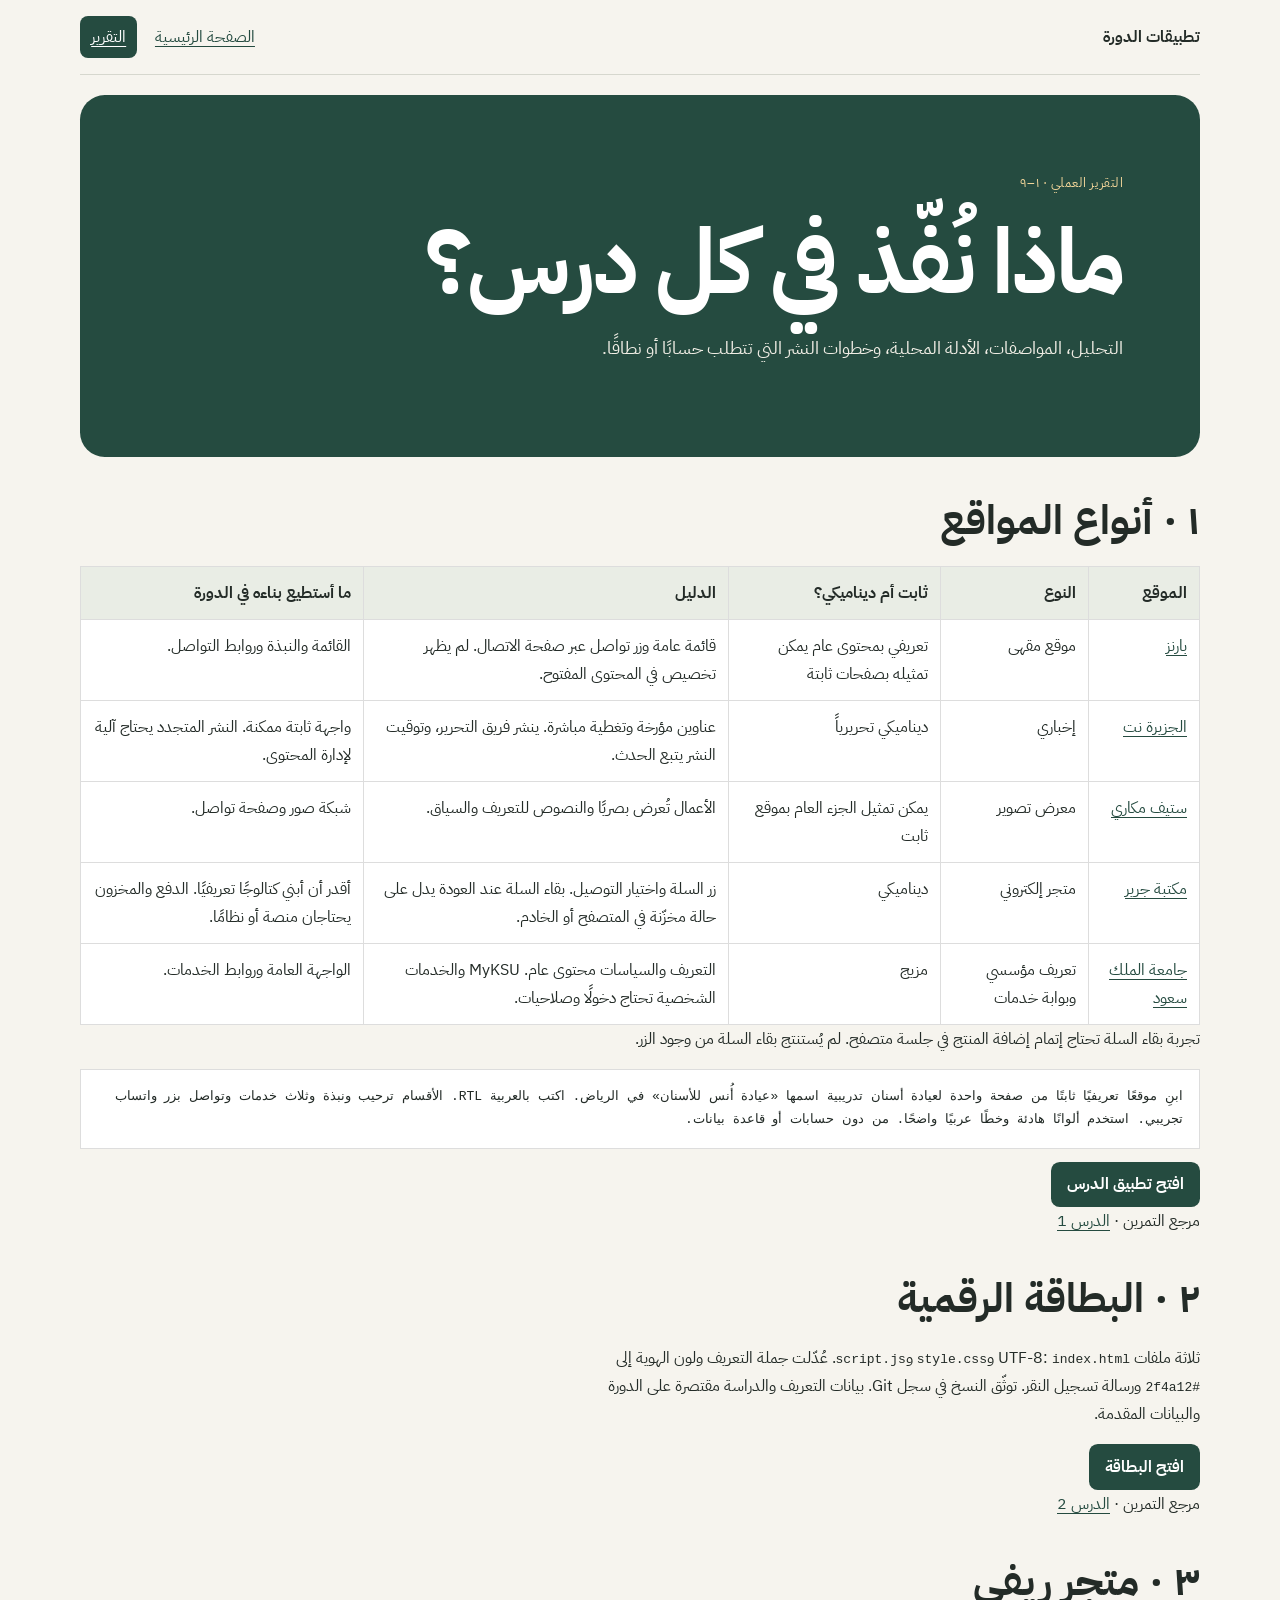
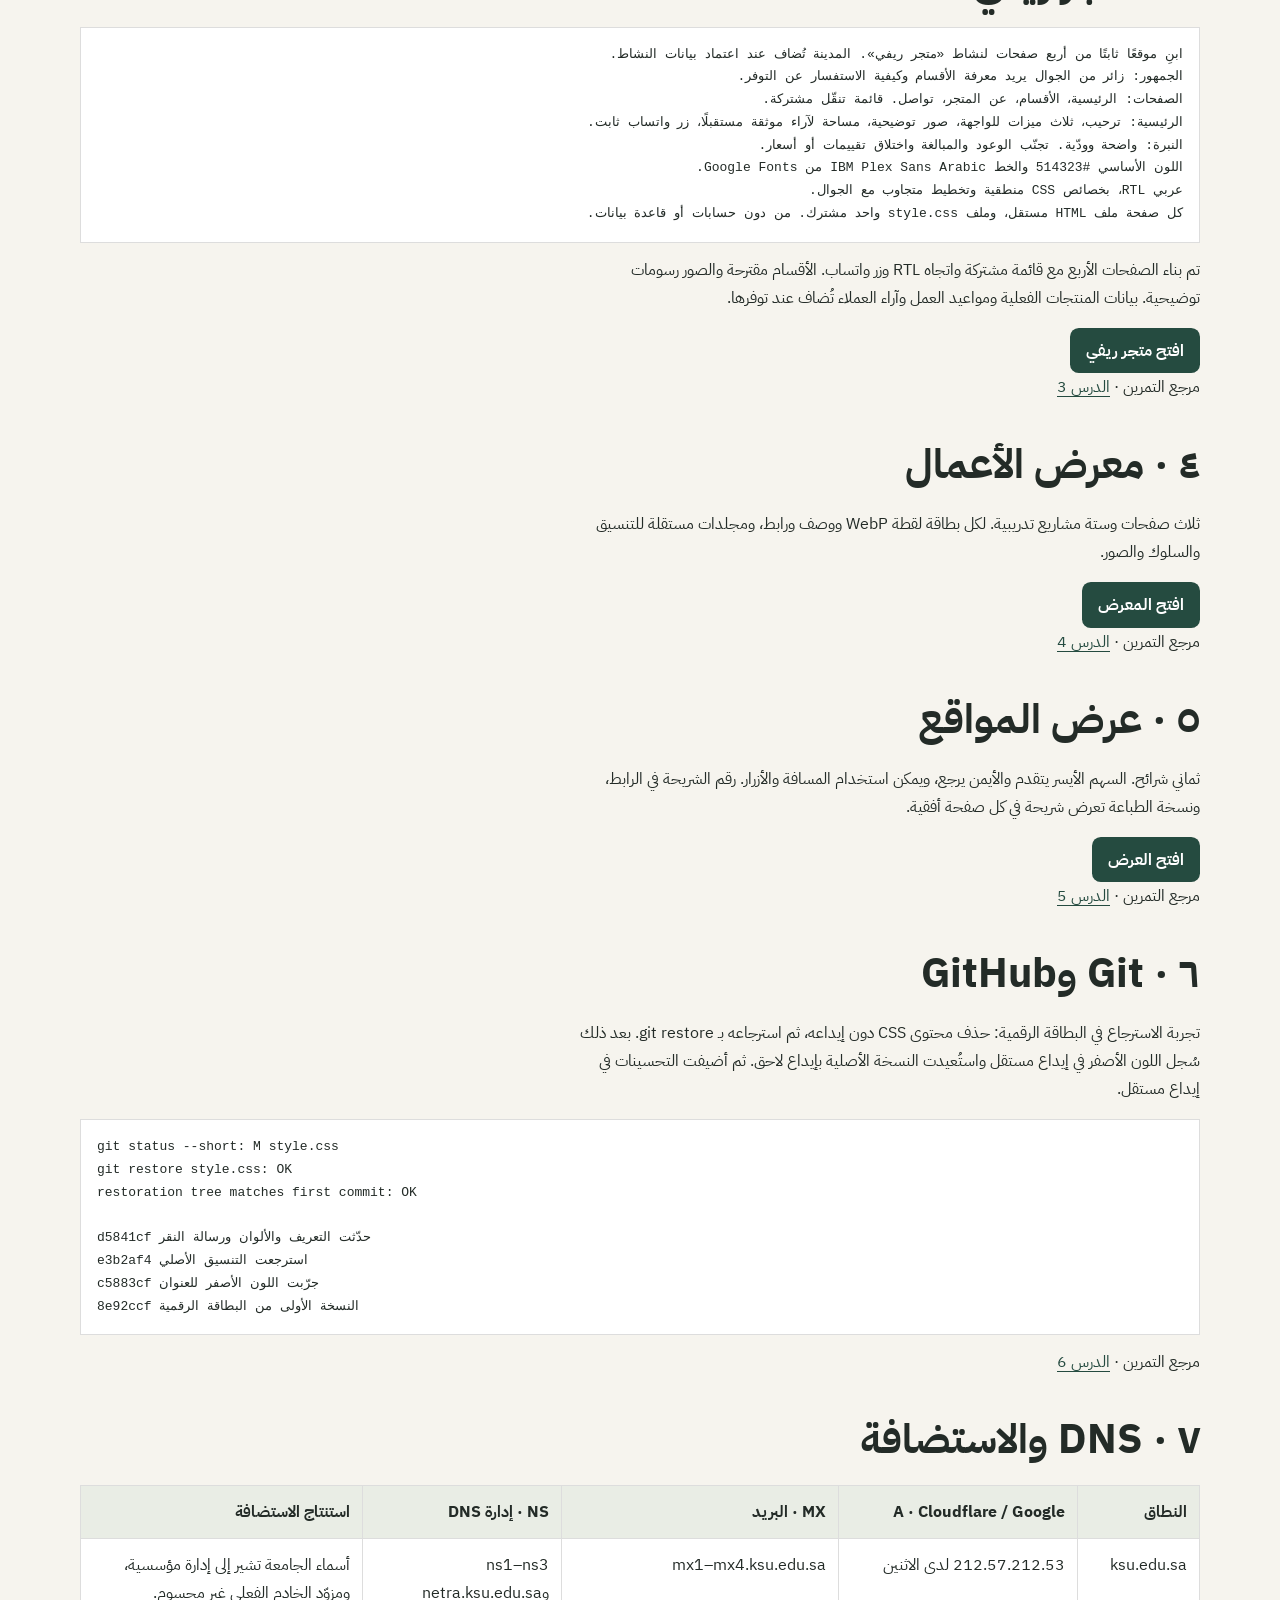
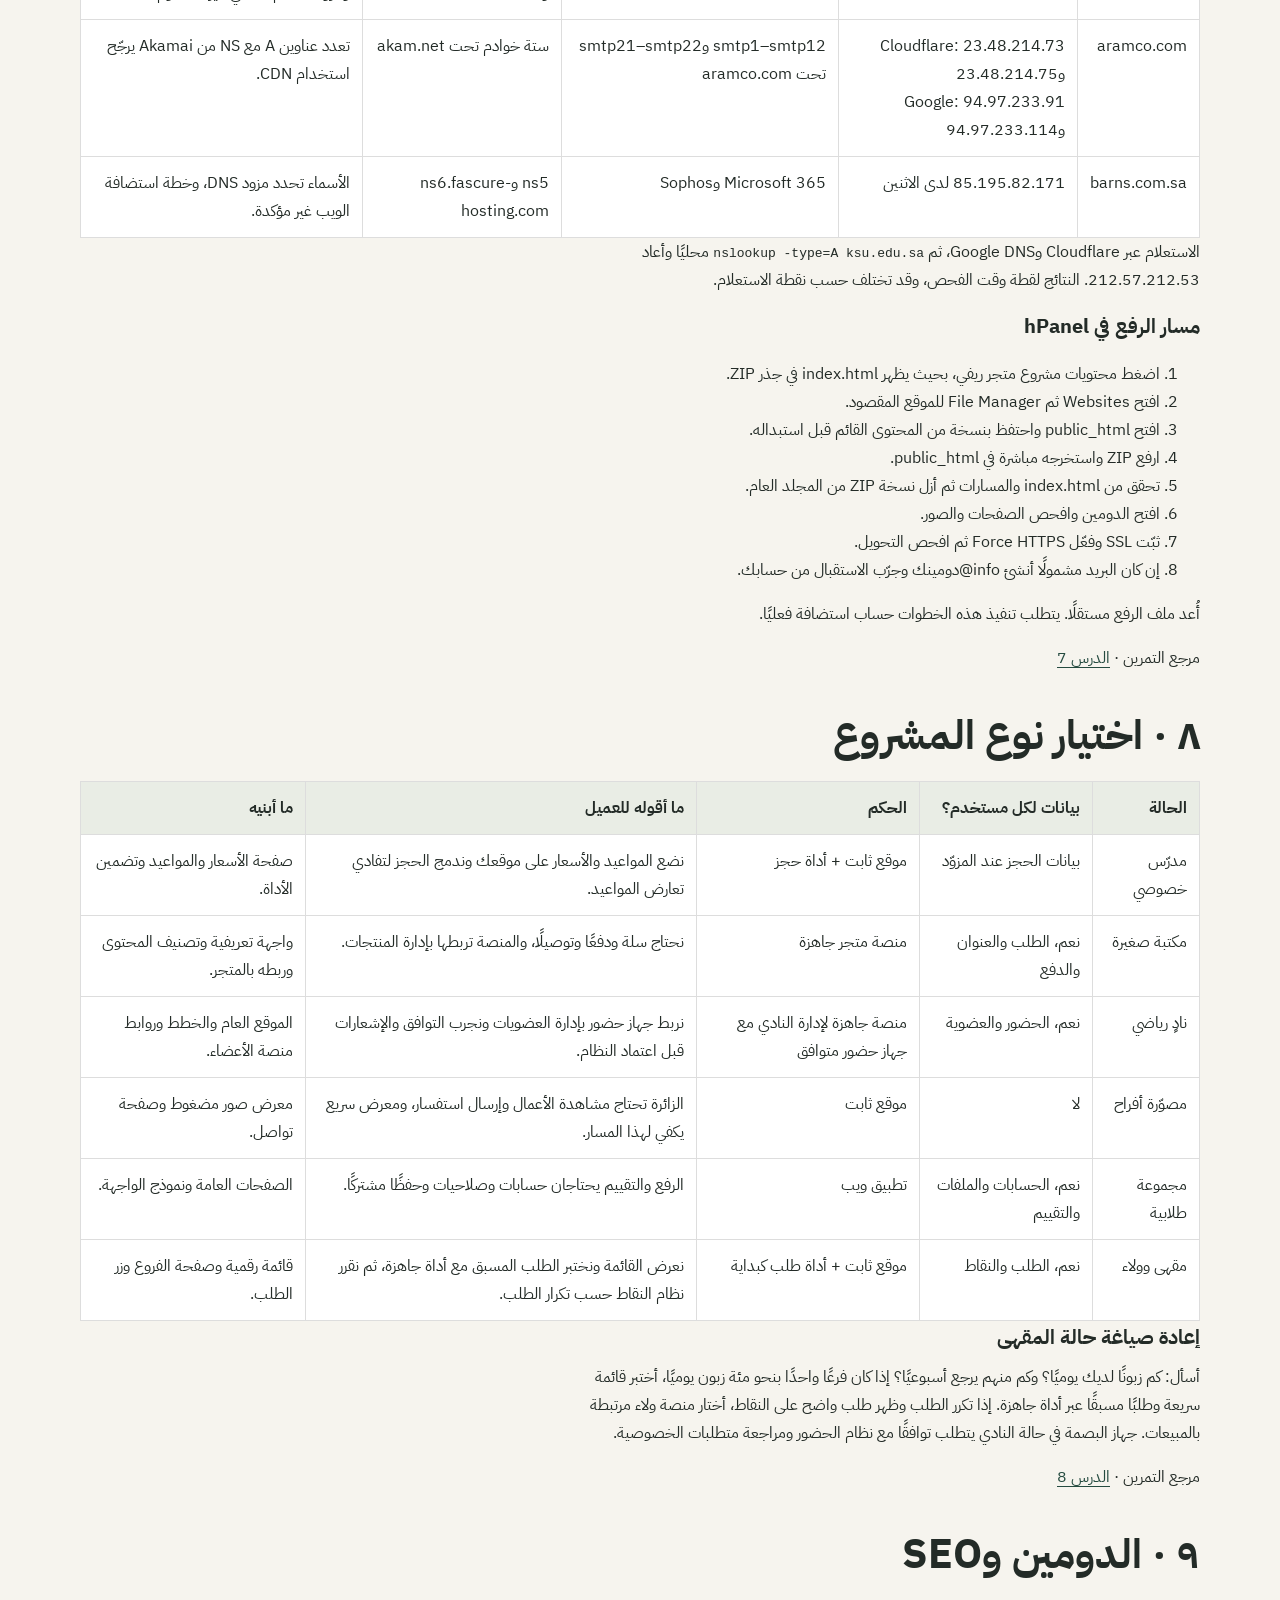
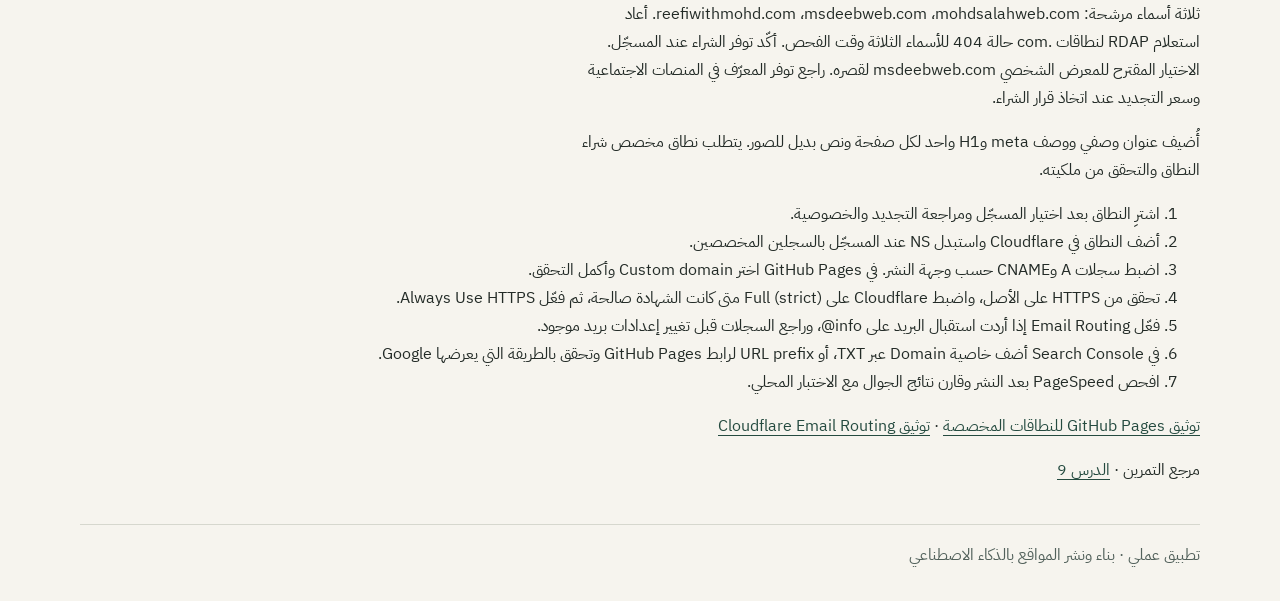
==== report.html @ fa2550c0 "جهزت الموقع للنشر على GitHub Pages" ====
<!doctype html>
<html lang="ar" dir="rtl"><head><meta charset="utf-8"><meta name="viewport" content="width=device-width, initial-scale=1">
<title>التقرير العملي للدروس ١–٩</title><meta name="description" content="تحليل أنواع المواقع ونتائج DNS وتمارين Git ونشر المواقع."><meta name="theme-color" content="#254b40">
<link rel="stylesheet" href="style.css"></head>
<body style="--accent:#254b40"><nav aria-label="القائمة الرئيسية"><strong>تطبيقات الدورة</strong><div><a href="index.html">الصفحة الرئيسية</a><a href="report.html" aria-current="page">التقرير</a></div></nav><main><header class="hero"><div><span class="kicker">التقرير العملي · ١–٩</span><h1>ماذا نُفّذ في كل درس؟</h1><p>التحليل، المواصفات، الأدلة المحلية، وخطوات النشر التي تتطلب حسابًا أو نطاقًا.</p></div></header><section id="lesson-1"><h2>١ · أنواع المواقع</h2><div class="scroll" tabindex="0"><table><thead><tr><th scope="col">الموقع</th><th scope="col">النوع</th><th scope="col">ثابت أم ديناميكي؟</th><th scope="col">الدليل</th><th scope="col">ما أستطيع بناءه في الدورة</th></tr></thead><tbody><tr><td><a href="https://barns.com.sa/ar/our-menu">بارنز</a></td><td>موقع مقهى</td><td>تعريفي بمحتوى عام يمكن تمثيله بصفحات ثابتة</td><td>قائمة عامة وزر تواصل عبر صفحة الاتصال. لم يظهر تخصيص في المحتوى المفتوح.</td><td>القائمة والنبذة وروابط التواصل.</td></tr><tr><td><a href="https://www.aljazeera.net/">الجزيرة نت</a></td><td>إخباري</td><td>ديناميكي تحريرياً</td><td>عناوين مؤرخة وتغطية مباشرة. ينشر فريق التحرير، وتوقيت النشر يتبع الحدث.</td><td>واجهة ثابتة ممكنة. النشر المتجدد يحتاج آلية لإدارة المحتوى.</td></tr><tr><td><a href="https://www.stevemccurry.com/galleries">ستيف مكاري</a></td><td>معرض تصوير</td><td>يمكن تمثيل الجزء العام بموقع ثابت</td><td>الأعمال تُعرض بصريًا والنصوص للتعريف والسياق.</td><td>شبكة صور وصفحة تواصل.</td></tr><tr><td><a href="https://www.jarir.com/jarir-publication-630267.html">مكتبة جرير</a></td><td>متجر إلكتروني</td><td>ديناميكي</td><td>زر السلة واختيار التوصيل. بقاء السلة عند العودة يدل على حالة مخزّنة في المتصفح أو الخادم.</td><td>أقدر أن أبني كتالوجًا تعريفيًا. الدفع والمخزون يحتاجان منصة أو نظامًا.</td></tr><tr><td><a href="https://ksu.edu.sa/">جامعة الملك سعود</a></td><td>تعريف مؤسسي وبوابة خدمات</td><td>مزيج</td><td>التعريف والسياسات محتوى عام. MyKSU والخدمات الشخصية تحتاج دخولًا وصلاحيات.</td><td>الواجهة العامة وروابط الخدمات.</td></tr></tbody></table></div><p id="cart-result">تجربة بقاء السلة تحتاج إتمام إضافة المنتج في جلسة متصفح. لم يُستنتج بقاء السلة من وجود الزر.</p><pre>ابنِ موقعًا تعريفيًا ثابتًا من صفحة واحدة لعيادة أسنان تدريبية اسمها «عيادة أُنس للأسنان» في الرياض. اكتب بالعربية RTL. الأقسام ترحيب ونبذة وثلاث خدمات وتواصل بزر واتساب تجريبي. استخدم ألوانًا هادئة وخطًا عربيًا واضحًا. من دون حسابات أو قاعدة بيانات.</pre><a class="button" href="clinic/index.html">افتح تطبيق الدرس</a><p>مرجع التمرين · <a href="https://websites-with-ai-course.bassammsmar.workers.dev/lessons/lesson-01.html">الدرس 1</a></p></section><section id="lesson-2"><h2>٢ · البطاقة الرقمية</h2><p>ثلاثة ملفات UTF-8: <code>index.html</code> و<code>style.css</code> و<code>script.js</code>. عُدّلت جملة التعريف ولون الهوية إلى <code>#2f4a12</code> ورسالة تسجيل النقر. توثّق النسخ في سجل Git. بيانات التعريف والدراسة مقتصرة على الدورة والبيانات المقدمة.</p><a class="button" href="my-card/index.html">افتح البطاقة</a><p>مرجع التمرين · <a href="https://websites-with-ai-course.bassammsmar.workers.dev/lessons/lesson-02.html">الدرس 2</a></p></section><section id="lesson-3"><h2>٣ · متجر ريفي</h2><pre>ابنِ موقعًا ثابتًا من أربع صفحات لنشاط «متجر ريفي». المدينة تُضاف عند اعتماد بيانات النشاط.
الجمهور: زائر من الجوال يريد معرفة الأقسام وكيفية الاستفسار عن التوفر.
الصفحات: الرئيسية، الأقسام، عن المتجر، تواصل. قائمة تنقّل مشتركة.
الرئيسية: ترحيب، ثلاث ميزات للواجهة، صور توضيحية، مساحة لآراء موثقة مستقبلًا، زر واتساب ثابت.
النبرة: واضحة وودّية. تجنّب الوعود والمبالغة واختلاق تقييمات أو أسعار.
اللون الأساسي #514323 والخط IBM Plex Sans Arabic من Google Fonts.
عربي RTL، بخصائص CSS منطقية وتخطيط متجاوب مع الجوال.
كل صفحة ملف HTML مستقل، وملف style.css واحد مشترك. من دون حسابات أو قاعدة بيانات.</pre><p>تم بناء الصفحات الأربع مع قائمة مشتركة واتجاه RTL وزر واتساب. الأقسام مقترحة والصور رسومات توضيحية. بيانات المنتجات الفعلية ومواعيد العمل وآراء العملاء تُضاف عند توفرها.</p><a class="button" href="reefi/index.html">افتح متجر ريفي</a><p>مرجع التمرين · <a href="https://websites-with-ai-course.bassammsmar.workers.dev/lessons/lesson-03.html">الدرس 3</a></p></section><section id="lesson-4"><h2>٤ · معرض الأعمال</h2><p>ثلاث صفحات وستة مشاريع تدريبية. لكل بطاقة لقطة WebP ووصف ورابط، ومجلدات مستقلة للتنسيق والسلوك والصور.</p><a class="button" href="portfolio/index.html">افتح المعرض</a><p>مرجع التمرين · <a href="https://websites-with-ai-course.bassammsmar.workers.dev/lessons/lesson-04.html">الدرس 4</a></p></section><section id="lesson-5"><h2>٥ · عرض المواقع</h2><p>ثماني شرائح. السهم الأيسر يتقدم والأيمن يرجع، ويمكن استخدام المسافة والأزرار. رقم الشريحة في الرابط، ونسخة الطباعة تعرض شريحة في كل صفحة أفقية.</p><a class="button" href="slides/index.html">افتح العرض</a><p>مرجع التمرين · <a href="https://websites-with-ai-course.bassammsmar.workers.dev/lessons/lesson-05.html">الدرس 5</a></p></section><section id="lesson-6"><h2>٦ · Git وGitHub</h2><p>تجربة الاسترجاع في البطاقة الرقمية: حذف محتوى CSS دون إيداعه، ثم استرجاعه بـ git restore. بعد ذلك سُجل اللون الأصفر في إيداع مستقل واستُعيدت النسخة الأصلية بإيداع لاحق. ثم أضيفت التحسينات في إيداع مستقل.</p><pre dir="ltr">git status --short: M style.css
git restore style.css: OK
restoration tree matches first commit: OK

d5841cf حدّثت التعريف والألوان ورسالة النقر
e3b2af4 استرجعت التنسيق الأصلي
c5883cf جرّبت اللون الأصفر للعنوان
8e92ccf النسخة الأولى من البطاقة الرقمية
</pre><p>مرجع التمرين · <a href="https://websites-with-ai-course.bassammsmar.workers.dev/lessons/lesson-06.html">الدرس 6</a></p></section><section id="lesson-7"><h2>٧ · DNS والاستضافة</h2><div class="scroll" tabindex="0"><table><thead><tr><th scope="col">النطاق</th><th scope="col">A · Cloudflare / Google</th><th scope="col">MX · البريد</th><th scope="col">NS · إدارة DNS</th><th scope="col">استنتاج الاستضافة</th></tr></thead><tbody><tr><td>ksu.edu.sa</td><td>212.57.212.53 لدى الاثنين</td><td>mx1–mx4.ksu.edu.sa</td><td>ns1–ns3 وnetra.ksu.edu.sa</td><td>أسماء الجامعة تشير إلى إدارة مؤسسية، ومزوّد الخادم الفعلي غير محسوم.</td></tr><tr><td>aramco.com</td><td>Cloudflare: 23.48.214.73 و23.48.214.75<br>Google: 94.97.233.91 و94.97.233.114</td><td>smtp1–smtp12 وsmtp21–smtp22 تحت aramco.com</td><td>ستة خوادم تحت akam.net</td><td>تعدد عناوين A مع NS من Akamai يرجّح استخدام CDN.</td></tr><tr><td>barns.com.sa</td><td>85.195.82.171 لدى الاثنين</td><td>Microsoft 365 وSophos</td><td>ns5 وns6.fascure-hosting.com</td><td>الأسماء تحدد مزود DNS، وخطة استضافة الويب غير مؤكدة.</td></tr></tbody></table></div><p>الاستعلام عبر Cloudflare وGoogle DNS، ثم <code>nslookup -type=A ksu.edu.sa</code> محليًا وأعاد <bdi>212.57.212.53</bdi>. النتائج لقطة وقت الفحص، وقد تختلف حسب نقطة الاستعلام.</p><h3>مسار الرفع في hPanel</h3><ol><li>اضغط محتويات مشروع متجر ريفي، بحيث يظهر index.html في جذر ZIP.</li><li>افتح Websites ثم File Manager للموقع المقصود.</li><li>افتح public_html واحتفظ بنسخة من المحتوى القائم قبل استبداله.</li><li>ارفع ZIP واستخرجه مباشرة في public_html.</li><li>تحقق من index.html والمسارات ثم أزل نسخة ZIP من المجلد العام.</li><li>افتح الدومين وافحص الصفحات والصور.</li><li>ثبّت SSL وفعّل Force HTTPS ثم افحص التحويل.</li><li>إن كان البريد مشمولًا أنشئ info@دومينك وجرّب الاستقبال من حسابك.</li></ol><p>أُعد ملف الرفع مستقلًا. يتطلب تنفيذ هذه الخطوات حساب استضافة فعليًا.</p><p>مرجع التمرين · <a href="https://websites-with-ai-course.bassammsmar.workers.dev/lessons/lesson-07.html">الدرس 7</a></p></section><section id="lesson-8"><h2>٨ · اختيار نوع المشروع</h2><div class="scroll" tabindex="0"><table><thead><tr><th scope="col">الحالة</th><th scope="col">بيانات لكل مستخدم؟</th><th scope="col">الحكم</th><th scope="col">ما أقوله للعميل</th><th scope="col">ما أبنيه</th></tr></thead><tbody><tr><td>مدرّس خصوصي</td><td>بيانات الحجز عند المزوّد</td><td>موقع ثابت + أداة حجز</td><td>نضع المواعيد والأسعار على موقعك وندمج الحجز لتفادي تعارض المواعيد.</td><td>صفحة الأسعار والمواعيد وتضمين الأداة.</td></tr><tr><td>مكتبة صغيرة</td><td>نعم، الطلب والعنوان والدفع</td><td>منصة متجر جاهزة</td><td>نحتاج سلة ودفعًا وتوصيلًا، والمنصة تربطها بإدارة المنتجات.</td><td>واجهة تعريفية وتصنيف المحتوى وربطه بالمتجر.</td></tr><tr><td>نادٍ رياضي</td><td>نعم، الحضور والعضوية</td><td>منصة جاهزة لإدارة النادي مع جهاز حضور متوافق</td><td>نربط جهاز حضور بإدارة العضويات ونجرب التوافق والإشعارات قبل اعتماد النظام.</td><td>الموقع العام والخطط وروابط منصة الأعضاء.</td></tr><tr><td>مصوّرة أفراح</td><td>لا</td><td>موقع ثابت</td><td>الزائرة تحتاج مشاهدة الأعمال وإرسال استفسار، ومعرض سريع يكفي لهذا المسار.</td><td>معرض صور مضغوط وصفحة تواصل.</td></tr><tr><td>مجموعة طلابية</td><td>نعم، الحسابات والملفات والتقييم</td><td>تطبيق ويب</td><td>الرفع والتقييم يحتاجان حسابات وصلاحيات وحفظًا مشتركًا.</td><td>الصفحات العامة ونموذج الواجهة.</td></tr><tr><td>مقهى وولاء</td><td>نعم، الطلب والنقاط</td><td>موقع ثابت + أداة طلب كبداية</td><td>نعرض القائمة ونختبر الطلب المسبق مع أداة جاهزة، ثم نقرر نظام النقاط حسب تكرار الطلب.</td><td>قائمة رقمية وصفحة الفروع وزر الطلب.</td></tr></tbody></table></div><h3>إعادة صياغة حالة المقهى</h3><p>أسأل: كم زبونًا لديك يوميًا؟ وكم منهم يرجع أسبوعيًا؟ إذا كان فرعًا واحدًا بنحو مئة زبون يوميًا، أختبر قائمة سريعة وطلبًا مسبقًا عبر أداة جاهزة. إذا تكرر الطلب وظهر طلب واضح على النقاط، أختار منصة ولاء مرتبطة بالمبيعات. جهاز البصمة في حالة النادي يتطلب توافقًا مع نظام الحضور ومراجعة متطلبات الخصوصية.</p><p>مرجع التمرين · <a href="https://websites-with-ai-course.bassammsmar.workers.dev/lessons/lesson-08.html">الدرس 8</a></p></section><section id="lesson-9"><h2>٩ · الدومين وSEO</h2><p>ثلاثة أسماء مرشحة: <bdi>mohdsalahweb.com</bdi>، <bdi>msdeebweb.com</bdi>، <bdi>reefiwithmohd.com</bdi>. أعاد استعلام RDAP لنطاقات .com حالة 404 للأسماء الثلاثة وقت الفحص. أكّد توفر الشراء عند المسجّل. الاختيار المقترح للمعرض الشخصي <bdi>msdeebweb.com</bdi> لقصره. راجع توفر المعرّف في المنصات الاجتماعية وسعر التجديد عند اتخاذ قرار الشراء.</p><p>أُضيف عنوان وصفي ووصف meta وH1 واحد لكل صفحة ونص بديل للصور. يتطلب نطاق مخصص شراء النطاق والتحقق من ملكيته.</p><ol><li>اشترِ النطاق بعد اختيار المسجّل ومراجعة التجديد والخصوصية.</li><li>أضف النطاق في Cloudflare واستبدل NS عند المسجّل بالسجلين المخصصين.</li><li>اضبط سجلات A وCNAME حسب وجهة النشر. في GitHub Pages اختر Custom domain وأكمل التحقق.</li><li>تحقق من HTTPS على الأصل، واضبط Cloudflare على Full (strict) متى كانت الشهادة صالحة، ثم فعّل Always Use HTTPS.</li><li>فعّل Email Routing إذا أردت استقبال البريد على info@، وراجع السجلات قبل تغيير إعدادات بريد موجود.</li><li>في Search Console أضف خاصية Domain عبر TXT، أو URL prefix لرابط GitHub Pages وتحقق بالطريقة التي يعرضها Google.</li><li>افحص PageSpeed بعد النشر وقارن نتائج الجوال مع الاختبار المحلي.</li></ol><p><a href="https://docs.github.com/en/pages/configuring-a-custom-domain-for-your-github-pages-site/managing-a-custom-domain-for-your-github-pages-site">توثيق GitHub Pages للنطاقات المخصصة</a> · <a href="https://developers.cloudflare.com/email-routing/">توثيق Cloudflare Email Routing</a></p><p>مرجع التمرين · <a href="https://websites-with-ai-course.bassammsmar.workers.dev/lessons/lesson-09.html">الدرس 9</a></p></section></main><footer>تطبيق عملي · بناء ونشر المواقع بالذكاء الاصطناعي</footer></body></html>
---- style.css ----
@import url("https://fonts.googleapis.com/css2?family=IBM+Plex+Sans+Arabic:wght@400;500;600;700&display=swap");
*{box-sizing:border-box}html{scroll-behavior:smooth}body{margin:0;background:#f6f4ee;color:#232b27;font-family:"IBM Plex Sans Arabic",Tahoma,Arial,sans-serif;line-height:1.75}body:focus-within{scroll-behavior:auto}main,nav,footer{width:min(1120px,calc(100% - 2rem));margin-inline:auto}nav{display:flex;justify-content:space-between;align-items:center;gap:1rem;flex-wrap:wrap;padding-block:1rem;border-block-end:1px solid #d6d7ce}nav div{display:flex;gap:.4rem;flex-wrap:wrap}nav a{padding:.45rem .7rem;border-radius:.5rem}nav a[aria-current]{background:var(--accent);color:white}a{color:var(--accent);text-underline-offset:.22em}button,a{touch-action:manipulation}a:focus-visible,button:focus-visible{outline:3px solid #be6324;outline-offset:4px}h1,h2,h3,p{margin-block-start:0}h1{font-size:clamp(2.5rem,7vw,5.6rem);line-height:1.08;margin-block-end:1.25rem;letter-spacing:-.025em}h2{font-size:clamp(1.55rem,4vw,2.55rem);line-height:1.2;margin-block-end:1.25rem}h3{font-size:1.22rem;margin-block-end:.45rem}p{max-inline-size:62ch;margin-block-end:1rem}.hero{margin-block:1.25rem 2.5rem;display:grid;gap:2rem;align-items:center;grid-template-columns:minmax(0,1fr);background:var(--accent);color:#fff;border-radius:1.55rem;padding:clamp(1.5rem,6vw,5rem);min-block-size:360px}.hero:has(>figure),.hero:has(>.seal){grid-template-columns:minmax(0,1.3fr) minmax(0,1fr)}.hero p{font-size:1.15rem;color:#f1eee5}.kicker{display:block;font-size:.83rem;letter-spacing:.04em;color:#f1d599;margin-block-end:1.25rem}.seal{display:grid;place-items:center;border:1px solid #ffffff65;border-radius:50%;aspect-ratio:1;max-width:250px;width:100%;justify-self:center;font-size:clamp(3rem,10vw,7rem);color:#f1d599}.button,button{display:inline-flex;align-items:center;justify-content:center;min-height:44px;border:0;border-radius:.55rem;padding:.55rem 1rem;background:var(--accent);color:#fff;text-decoration:none;font:inherit;font-weight:bold;cursor:pointer}.hero .button{background:#f1d599;color:#242720}.button+.button{margin-inline-start:.5rem}section{margin-block:2.5rem}article,.panel{background:#fff;border:1px solid #e0dfd6;border-radius:.95rem;padding:1.25rem;min-inline-size:0}.grid{display:grid;gap:1rem;grid-template-columns:repeat(3,minmax(0,1fr))}article p:last-child,.panel p:last-child{margin:0}img{display:block;width:100%;height:auto;border-radius:.55rem}figure{margin:0}article img{margin-block-end:1rem;aspect-ratio:16/10;object-fit:cover}footer{padding-block:1rem 2rem;border-block-start:1px solid #d6d7ce;color:#52615b}.floating{position:fixed;inset-inline-end:1rem;inset-block-end:1rem;box-shadow:0 4px 20px #0004;z-index:1}body:has(.floating) footer{padding-block-end:5rem}body:has(.floating) main{padding-block-end:2rem}.tag{display:inline-block;background:#eeeae0;padding:.2rem .55rem;border-radius:2rem;font-size:.85rem;margin-block-end:.5rem}.notice{padding:.8rem 1rem;border-inline-start:4px solid var(--accent);background:#f0e8d5}table{width:100%;border-collapse:collapse;background:#fff}th,td{padding:.75rem;vertical-align:top;border:1px solid #ddd;text-align:start}th{background:#e9ede5}.scroll{overflow:auto}code,pre,bdi{overflow-wrap:anywhere}pre{white-space:pre-wrap;background:#fff;padding:1rem;border:1px solid #ddd}button:disabled{opacity:.5;cursor:default}@media(max-width:720px){.grid,.hero:has(>figure),.hero:has(>.seal){grid-template-columns:1fr}.hero>.seal{display:none}.hero{min-block-size:280px}.hero p{font-size:1rem}}@media print{nav,footer,.floating,button{display:none!important}body{background:white}main{width:100%}section{break-inside:avoid}}
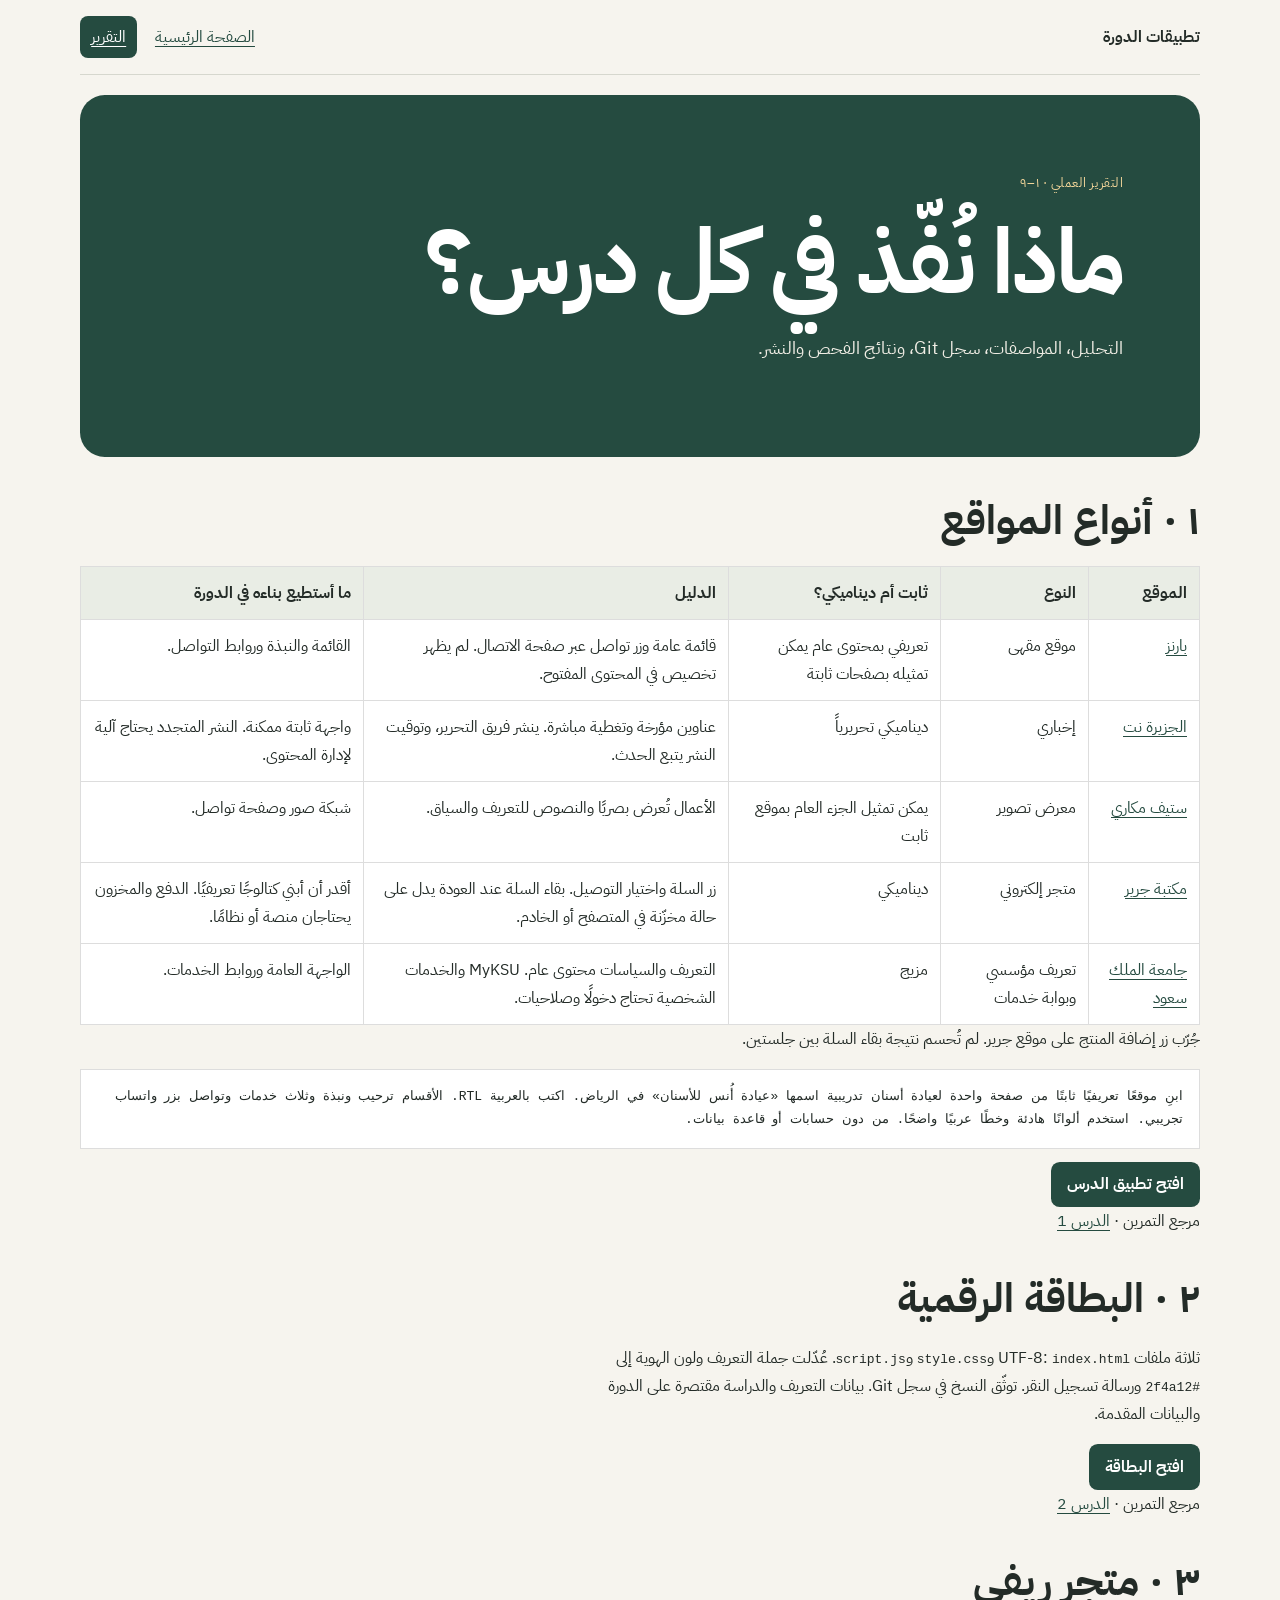
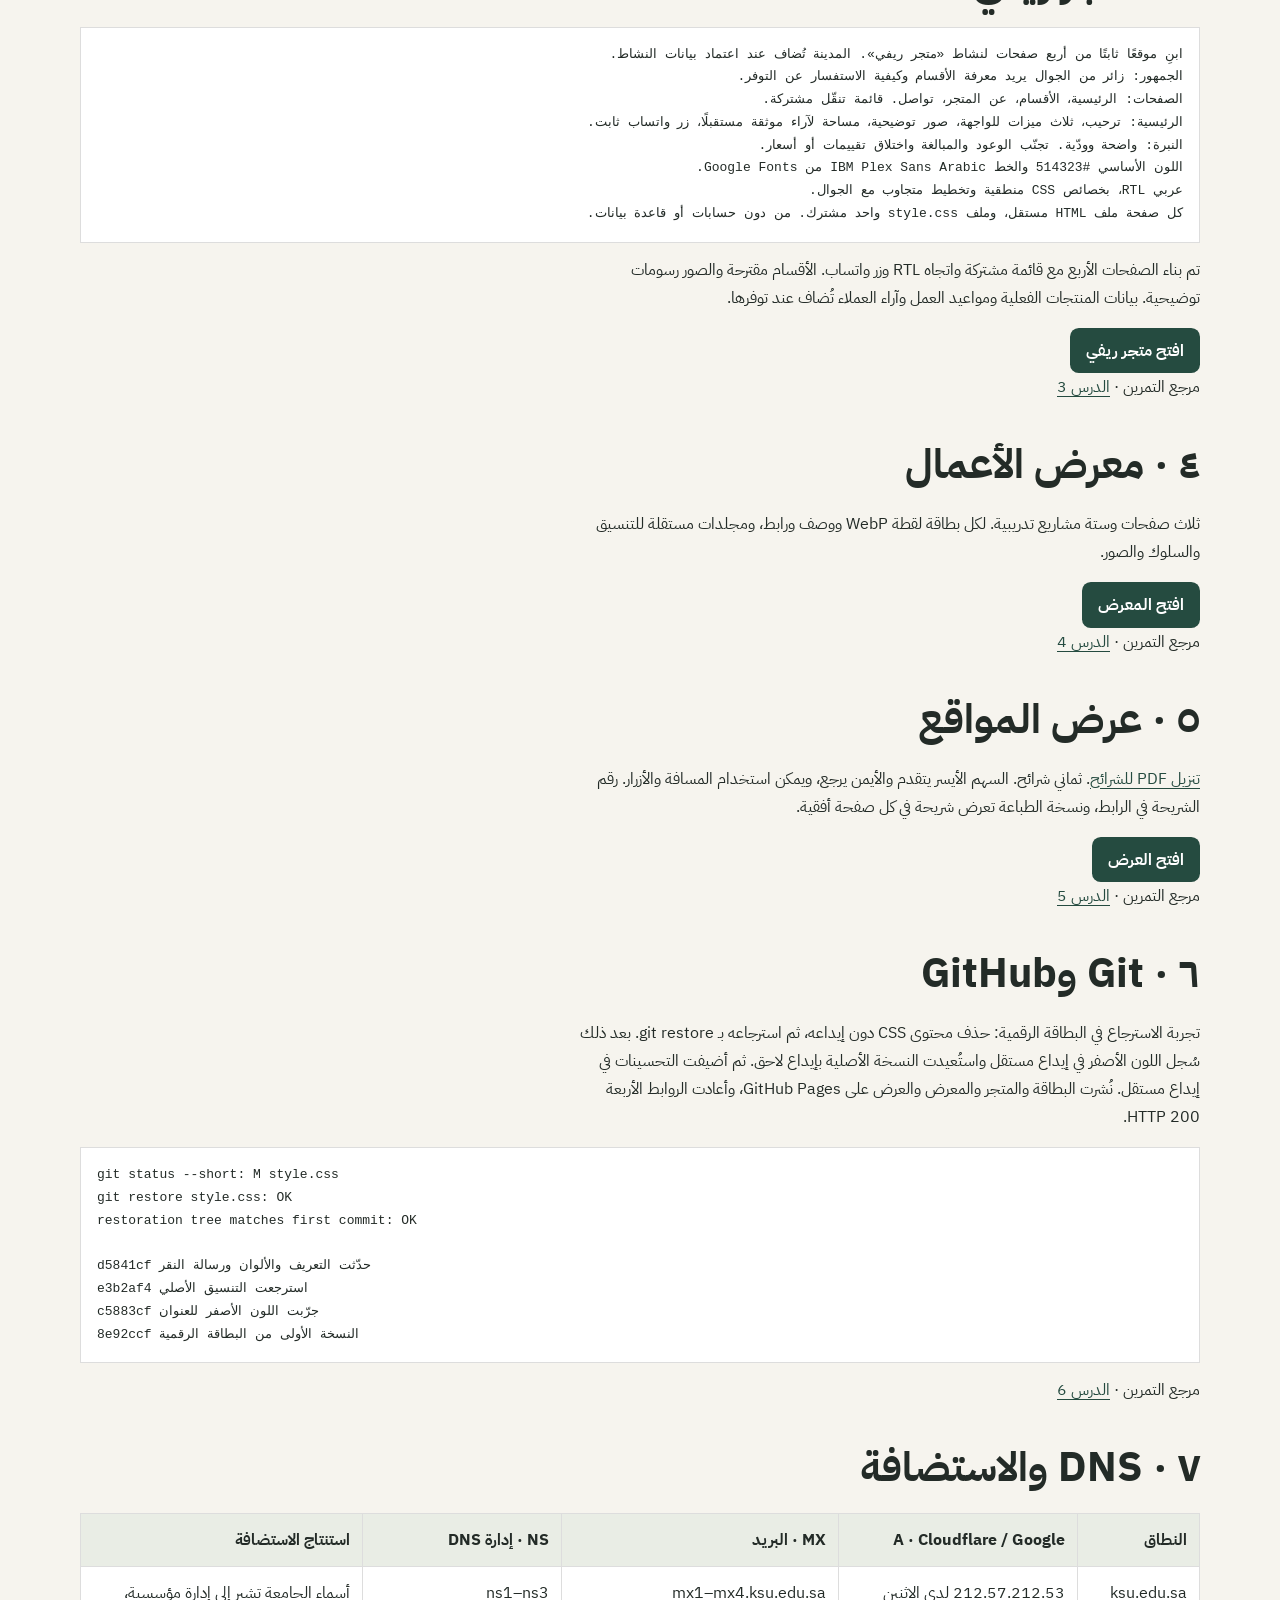
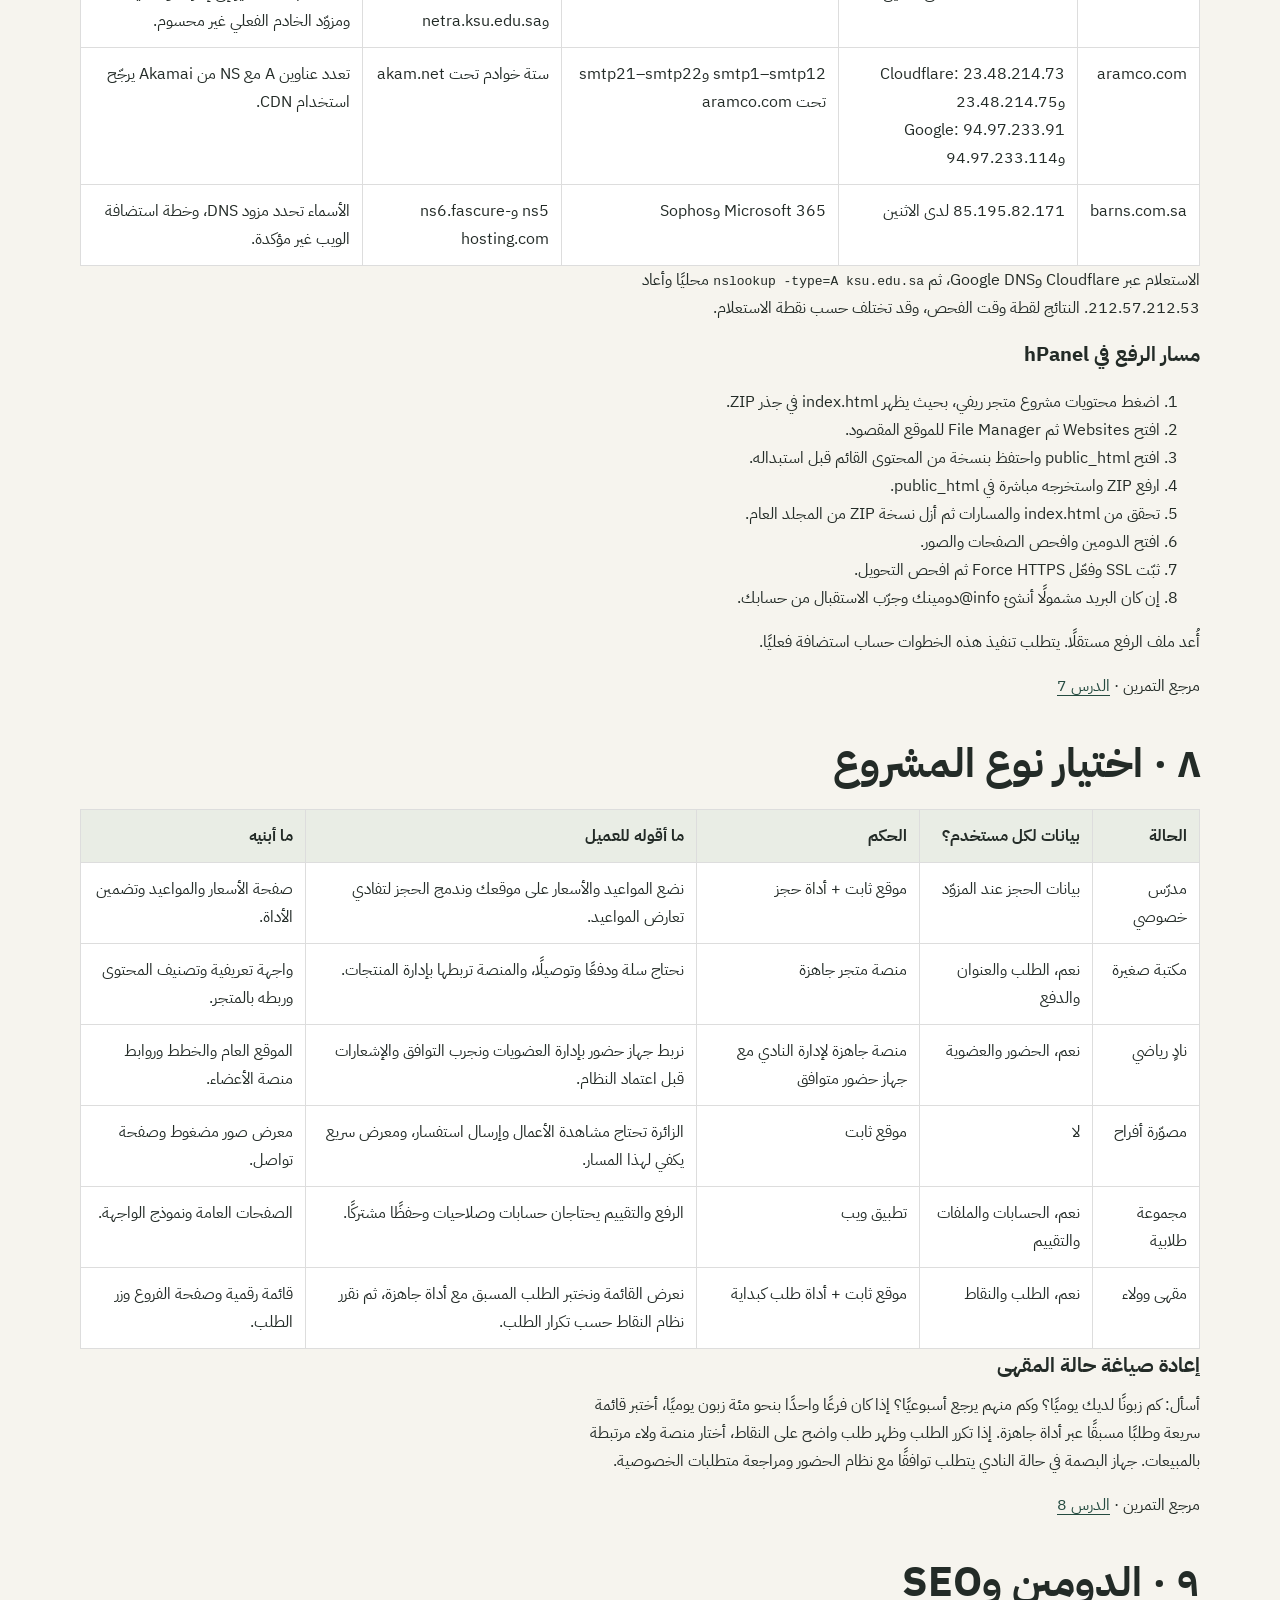
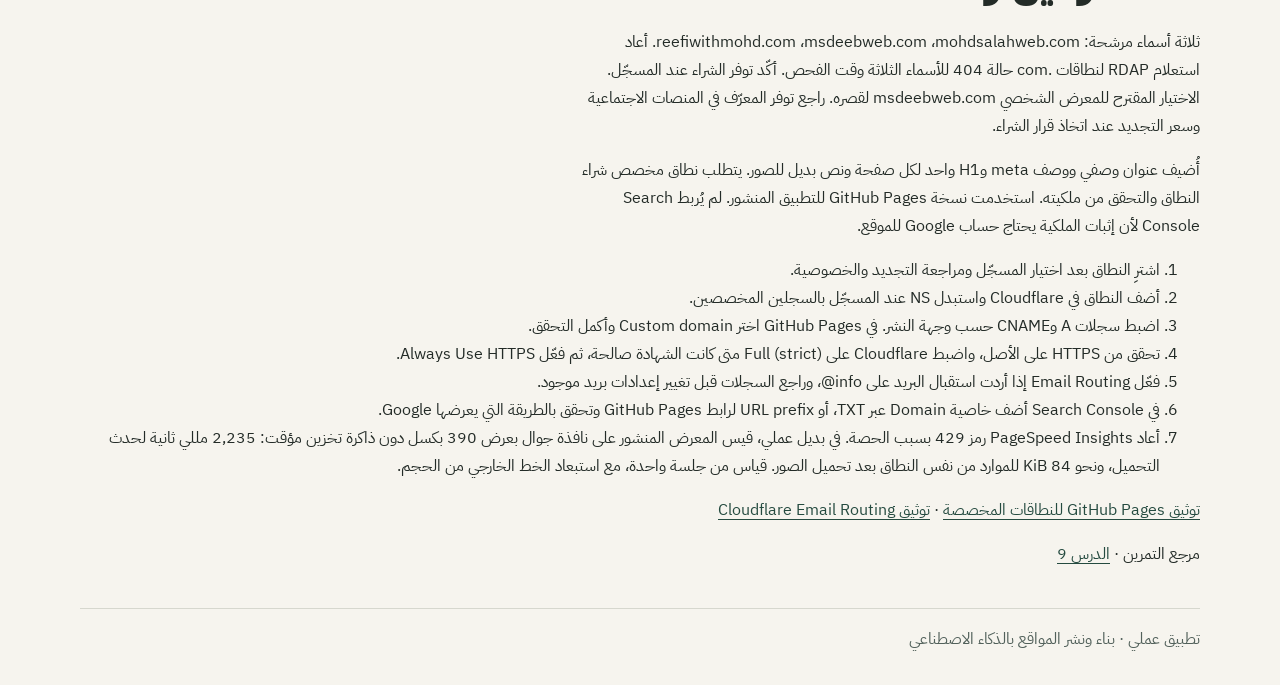
==== commit fe24c803: "أضفت نسخة الشرائح ونتائج التحقق من النشر" ====
--- a/report.html
+++ b/report.html
@@ -2,14 +2,14 @@
 <html lang="ar" dir="rtl"><head><meta charset="utf-8"><meta name="viewport" content="width=device-width, initial-scale=1">
 <title>التقرير العملي للدروس ١–٩</title><meta name="description" content="تحليل أنواع المواقع ونتائج DNS وتمارين Git ونشر المواقع."><meta name="theme-color" content="#254b40">
 <link rel="stylesheet" href="style.css"></head>
-<body style="--accent:#254b40"><nav aria-label="القائمة الرئيسية"><strong>تطبيقات الدورة</strong><div><a href="index.html">الصفحة الرئيسية</a><a href="report.html" aria-current="page">التقرير</a></div></nav><main><header class="hero"><div><span class="kicker">التقرير العملي · ١–٩</span><h1>ماذا نُفّذ في كل درس؟</h1><p>التحليل، المواصفات، الأدلة المحلية، وخطوات النشر التي تتطلب حسابًا أو نطاقًا.</p></div></header><section id="lesson-1"><h2>١ · أنواع المواقع</h2><div class="scroll" tabindex="0"><table><thead><tr><th scope="col">الموقع</th><th scope="col">النوع</th><th scope="col">ثابت أم ديناميكي؟</th><th scope="col">الدليل</th><th scope="col">ما أستطيع بناءه في الدورة</th></tr></thead><tbody><tr><td><a href="https://barns.com.sa/ar/our-menu">بارنز</a></td><td>موقع مقهى</td><td>تعريفي بمحتوى عام يمكن تمثيله بصفحات ثابتة</td><td>قائمة عامة وزر تواصل عبر صفحة الاتصال. لم يظهر تخصيص في المحتوى المفتوح.</td><td>القائمة والنبذة وروابط التواصل.</td></tr><tr><td><a href="https://www.aljazeera.net/">الجزيرة نت</a></td><td>إخباري</td><td>ديناميكي تحريرياً</td><td>عناوين مؤرخة وتغطية مباشرة. ينشر فريق التحرير، وتوقيت النشر يتبع الحدث.</td><td>واجهة ثابتة ممكنة. النشر المتجدد يحتاج آلية لإدارة المحتوى.</td></tr><tr><td><a href="https://www.stevemccurry.com/galleries">ستيف مكاري</a></td><td>معرض تصوير</td><td>يمكن تمثيل الجزء العام بموقع ثابت</td><td>الأعمال تُعرض بصريًا والنصوص للتعريف والسياق.</td><td>شبكة صور وصفحة تواصل.</td></tr><tr><td><a href="https://www.jarir.com/jarir-publication-630267.html">مكتبة جرير</a></td><td>متجر إلكتروني</td><td>ديناميكي</td><td>زر السلة واختيار التوصيل. بقاء السلة عند العودة يدل على حالة مخزّنة في المتصفح أو الخادم.</td><td>أقدر أن أبني كتالوجًا تعريفيًا. الدفع والمخزون يحتاجان منصة أو نظامًا.</td></tr><tr><td><a href="https://ksu.edu.sa/">جامعة الملك سعود</a></td><td>تعريف مؤسسي وبوابة خدمات</td><td>مزيج</td><td>التعريف والسياسات محتوى عام. MyKSU والخدمات الشخصية تحتاج دخولًا وصلاحيات.</td><td>الواجهة العامة وروابط الخدمات.</td></tr></tbody></table></div><p id="cart-result">تجربة بقاء السلة تحتاج إتمام إضافة المنتج في جلسة متصفح. لم يُستنتج بقاء السلة من وجود الزر.</p><pre>ابنِ موقعًا تعريفيًا ثابتًا من صفحة واحدة لعيادة أسنان تدريبية اسمها «عيادة أُنس للأسنان» في الرياض. اكتب بالعربية RTL. الأقسام ترحيب ونبذة وثلاث خدمات وتواصل بزر واتساب تجريبي. استخدم ألوانًا هادئة وخطًا عربيًا واضحًا. من دون حسابات أو قاعدة بيانات.</pre><a class="button" href="clinic/index.html">افتح تطبيق الدرس</a><p>مرجع التمرين · <a href="https://websites-with-ai-course.bassammsmar.workers.dev/lessons/lesson-01.html">الدرس 1</a></p></section><section id="lesson-2"><h2>٢ · البطاقة الرقمية</h2><p>ثلاثة ملفات UTF-8: <code>index.html</code> و<code>style.css</code> و<code>script.js</code>. عُدّلت جملة التعريف ولون الهوية إلى <code>#2f4a12</code> ورسالة تسجيل النقر. توثّق النسخ في سجل Git. بيانات التعريف والدراسة مقتصرة على الدورة والبيانات المقدمة.</p><a class="button" href="my-card/index.html">افتح البطاقة</a><p>مرجع التمرين · <a href="https://websites-with-ai-course.bassammsmar.workers.dev/lessons/lesson-02.html">الدرس 2</a></p></section><section id="lesson-3"><h2>٣ · متجر ريفي</h2><pre>ابنِ موقعًا ثابتًا من أربع صفحات لنشاط «متجر ريفي». المدينة تُضاف عند اعتماد بيانات النشاط.
+<body style="--accent:#254b40"><nav aria-label="القائمة الرئيسية"><strong>تطبيقات الدورة</strong><div><a href="index.html">الصفحة الرئيسية</a><a href="report.html" aria-current="page">التقرير</a></div></nav><main><header class="hero"><div><span class="kicker">التقرير العملي · ١–٩</span><h1>ماذا نُفّذ في كل درس؟</h1><p>التحليل، المواصفات، سجل Git، ونتائج الفحص والنشر.</p></div></header><section id="lesson-1"><h2>١ · أنواع المواقع</h2><div class="scroll" tabindex="0"><table><thead><tr><th scope="col">الموقع</th><th scope="col">النوع</th><th scope="col">ثابت أم ديناميكي؟</th><th scope="col">الدليل</th><th scope="col">ما أستطيع بناءه في الدورة</th></tr></thead><tbody><tr><td><a href="https://barns.com.sa/ar/our-menu">بارنز</a></td><td>موقع مقهى</td><td>تعريفي بمحتوى عام يمكن تمثيله بصفحات ثابتة</td><td>قائمة عامة وزر تواصل عبر صفحة الاتصال. لم يظهر تخصيص في المحتوى المفتوح.</td><td>القائمة والنبذة وروابط التواصل.</td></tr><tr><td><a href="https://www.aljazeera.net/">الجزيرة نت</a></td><td>إخباري</td><td>ديناميكي تحريرياً</td><td>عناوين مؤرخة وتغطية مباشرة. ينشر فريق التحرير، وتوقيت النشر يتبع الحدث.</td><td>واجهة ثابتة ممكنة. النشر المتجدد يحتاج آلية لإدارة المحتوى.</td></tr><tr><td><a href="https://www.stevemccurry.com/galleries">ستيف مكاري</a></td><td>معرض تصوير</td><td>يمكن تمثيل الجزء العام بموقع ثابت</td><td>الأعمال تُعرض بصريًا والنصوص للتعريف والسياق.</td><td>شبكة صور وصفحة تواصل.</td></tr><tr><td><a href="https://www.jarir.com/jarir-publication-630267.html">مكتبة جرير</a></td><td>متجر إلكتروني</td><td>ديناميكي</td><td>زر السلة واختيار التوصيل. بقاء السلة عند العودة يدل على حالة مخزّنة في المتصفح أو الخادم.</td><td>أقدر أن أبني كتالوجًا تعريفيًا. الدفع والمخزون يحتاجان منصة أو نظامًا.</td></tr><tr><td><a href="https://ksu.edu.sa/">جامعة الملك سعود</a></td><td>تعريف مؤسسي وبوابة خدمات</td><td>مزيج</td><td>التعريف والسياسات محتوى عام. MyKSU والخدمات الشخصية تحتاج دخولًا وصلاحيات.</td><td>الواجهة العامة وروابط الخدمات.</td></tr></tbody></table></div><p id="cart-result">جُرّب زر إضافة المنتج على موقع جرير. لم تُحسم نتيجة بقاء السلة بين جلستين.</p><pre>ابنِ موقعًا تعريفيًا ثابتًا من صفحة واحدة لعيادة أسنان تدريبية اسمها «عيادة أُنس للأسنان» في الرياض. اكتب بالعربية RTL. الأقسام ترحيب ونبذة وثلاث خدمات وتواصل بزر واتساب تجريبي. استخدم ألوانًا هادئة وخطًا عربيًا واضحًا. من دون حسابات أو قاعدة بيانات.</pre><a class="button" href="clinic/index.html">افتح تطبيق الدرس</a><p>مرجع التمرين · <a href="https://websites-with-ai-course.bassammsmar.workers.dev/lessons/lesson-01.html">الدرس 1</a></p></section><section id="lesson-2"><h2>٢ · البطاقة الرقمية</h2><p>ثلاثة ملفات UTF-8: <code>index.html</code> و<code>style.css</code> و<code>script.js</code>. عُدّلت جملة التعريف ولون الهوية إلى <code>#2f4a12</code> ورسالة تسجيل النقر. توثّق النسخ في سجل Git. بيانات التعريف والدراسة مقتصرة على الدورة والبيانات المقدمة.</p><a class="button" href="my-card/index.html">افتح البطاقة</a><p>مرجع التمرين · <a href="https://websites-with-ai-course.bassammsmar.workers.dev/lessons/lesson-02.html">الدرس 2</a></p></section><section id="lesson-3"><h2>٣ · متجر ريفي</h2><pre>ابنِ موقعًا ثابتًا من أربع صفحات لنشاط «متجر ريفي». المدينة تُضاف عند اعتماد بيانات النشاط.
 الجمهور: زائر من الجوال يريد معرفة الأقسام وكيفية الاستفسار عن التوفر.
 الصفحات: الرئيسية، الأقسام، عن المتجر، تواصل. قائمة تنقّل مشتركة.
 الرئيسية: ترحيب، ثلاث ميزات للواجهة، صور توضيحية، مساحة لآراء موثقة مستقبلًا، زر واتساب ثابت.
 النبرة: واضحة وودّية. تجنّب الوعود والمبالغة واختلاق تقييمات أو أسعار.
 اللون الأساسي #514323 والخط IBM Plex Sans Arabic من Google Fonts.
 عربي RTL، بخصائص CSS منطقية وتخطيط متجاوب مع الجوال.
-كل صفحة ملف HTML مستقل، وملف style.css واحد مشترك. من دون حسابات أو قاعدة بيانات.</pre><p>تم بناء الصفحات الأربع مع قائمة مشتركة واتجاه RTL وزر واتساب. الأقسام مقترحة والصور رسومات توضيحية. بيانات المنتجات الفعلية ومواعيد العمل وآراء العملاء تُضاف عند توفرها.</p><a class="button" href="reefi/index.html">افتح متجر ريفي</a><p>مرجع التمرين · <a href="https://websites-with-ai-course.bassammsmar.workers.dev/lessons/lesson-03.html">الدرس 3</a></p></section><section id="lesson-4"><h2>٤ · معرض الأعمال</h2><p>ثلاث صفحات وستة مشاريع تدريبية. لكل بطاقة لقطة WebP ووصف ورابط، ومجلدات مستقلة للتنسيق والسلوك والصور.</p><a class="button" href="portfolio/index.html">افتح المعرض</a><p>مرجع التمرين · <a href="https://websites-with-ai-course.bassammsmar.workers.dev/lessons/lesson-04.html">الدرس 4</a></p></section><section id="lesson-5"><h2>٥ · عرض المواقع</h2><p>ثماني شرائح. السهم الأيسر يتقدم والأيمن يرجع، ويمكن استخدام المسافة والأزرار. رقم الشريحة في الرابط، ونسخة الطباعة تعرض شريحة في كل صفحة أفقية.</p><a class="button" href="slides/index.html">افتح العرض</a><p>مرجع التمرين · <a href="https://websites-with-ai-course.bassammsmar.workers.dev/lessons/lesson-05.html">الدرس 5</a></p></section><section id="lesson-6"><h2>٦ · Git وGitHub</h2><p>تجربة الاسترجاع في البطاقة الرقمية: حذف محتوى CSS دون إيداعه، ثم استرجاعه بـ git restore. بعد ذلك سُجل اللون الأصفر في إيداع مستقل واستُعيدت النسخة الأصلية بإيداع لاحق. ثم أضيفت التحسينات في إيداع مستقل.</p><pre dir="ltr">git status --short: M style.css
+كل صفحة ملف HTML مستقل، وملف style.css واحد مشترك. من دون حسابات أو قاعدة بيانات.</pre><p>تم بناء الصفحات الأربع مع قائمة مشتركة واتجاه RTL وزر واتساب. الأقسام مقترحة والصور رسومات توضيحية. بيانات المنتجات الفعلية ومواعيد العمل وآراء العملاء تُضاف عند توفرها.</p><a class="button" href="reefi/index.html">افتح متجر ريفي</a><p>مرجع التمرين · <a href="https://websites-with-ai-course.bassammsmar.workers.dev/lessons/lesson-03.html">الدرس 3</a></p></section><section id="lesson-4"><h2>٤ · معرض الأعمال</h2><p>ثلاث صفحات وستة مشاريع تدريبية. لكل بطاقة لقطة WebP ووصف ورابط، ومجلدات مستقلة للتنسيق والسلوك والصور.</p><a class="button" href="portfolio/index.html">افتح المعرض</a><p>مرجع التمرين · <a href="https://websites-with-ai-course.bassammsmar.workers.dev/lessons/lesson-04.html">الدرس 4</a></p></section><section id="lesson-5"><h2>٥ · عرض المواقع</h2><p><a href="materials/lesson-05-slides.pdf">تنزيل PDF للشرائح</a>. ثماني شرائح. السهم الأيسر يتقدم والأيمن يرجع، ويمكن استخدام المسافة والأزرار. رقم الشريحة في الرابط، ونسخة الطباعة تعرض شريحة في كل صفحة أفقية.</p><a class="button" href="slides/index.html">افتح العرض</a><p>مرجع التمرين · <a href="https://websites-with-ai-course.bassammsmar.workers.dev/lessons/lesson-05.html">الدرس 5</a></p></section><section id="lesson-6"><h2>٦ · Git وGitHub</h2><p>تجربة الاسترجاع في البطاقة الرقمية: حذف محتوى CSS دون إيداعه، ثم استرجاعه بـ git restore. بعد ذلك سُجل اللون الأصفر في إيداع مستقل واستُعيدت النسخة الأصلية بإيداع لاحق. ثم أضيفت التحسينات في إيداع مستقل. نُشرت البطاقة والمتجر والمعرض والعرض على GitHub Pages، وأعادت الروابط الأربعة HTTP 200.</p><pre dir="ltr">git status --short: M style.css
 git restore style.css: OK
 restoration tree matches first commit: OK
 
@@ -17,4 +17,4 @@
 e3b2af4 استرجعت التنسيق الأصلي
 c5883cf جرّبت اللون الأصفر للعنوان
 8e92ccf النسخة الأولى من البطاقة الرقمية
-</pre><p>مرجع التمرين · <a href="https://websites-with-ai-course.bassammsmar.workers.dev/lessons/lesson-06.html">الدرس 6</a></p></section><section id="lesson-7"><h2>٧ · DNS والاستضافة</h2><div class="scroll" tabindex="0"><table><thead><tr><th scope="col">النطاق</th><th scope="col">A · Cloudflare / Google</th><th scope="col">MX · البريد</th><th scope="col">NS · إدارة DNS</th><th scope="col">استنتاج الاستضافة</th></tr></thead><tbody><tr><td>ksu.edu.sa</td><td>212.57.212.53 لدى الاثنين</td><td>mx1–mx4.ksu.edu.sa</td><td>ns1–ns3 وnetra.ksu.edu.sa</td><td>أسماء الجامعة تشير إلى إدارة مؤسسية، ومزوّد الخادم الفعلي غير محسوم.</td></tr><tr><td>aramco.com</td><td>Cloudflare: 23.48.214.73 و23.48.214.75<br>Google: 94.97.233.91 و94.97.233.114</td><td>smtp1–smtp12 وsmtp21–smtp22 تحت aramco.com</td><td>ستة خوادم تحت akam.net</td><td>تعدد عناوين A مع NS من Akamai يرجّح استخدام CDN.</td></tr><tr><td>barns.com.sa</td><td>85.195.82.171 لدى الاثنين</td><td>Microsoft 365 وSophos</td><td>ns5 وns6.fascure-hosting.com</td><td>الأسماء تحدد مزود DNS، وخطة استضافة الويب غير مؤكدة.</td></tr></tbody></table></div><p>الاستعلام عبر Cloudflare وGoogle DNS، ثم <code>nslookup -type=A ksu.edu.sa</code> محليًا وأعاد <bdi>212.57.212.53</bdi>. النتائج لقطة وقت الفحص، وقد تختلف حسب نقطة الاستعلام.</p><h3>مسار الرفع في hPanel</h3><ol><li>اضغط محتويات مشروع متجر ريفي، بحيث يظهر index.html في جذر ZIP.</li><li>افتح Websites ثم File Manager للموقع المقصود.</li><li>افتح public_html واحتفظ بنسخة من المحتوى القائم قبل استبداله.</li><li>ارفع ZIP واستخرجه مباشرة في public_html.</li><li>تحقق من index.html والمسارات ثم أزل نسخة ZIP من المجلد العام.</li><li>افتح الدومين وافحص الصفحات والصور.</li><li>ثبّت SSL وفعّل Force HTTPS ثم افحص التحويل.</li><li>إن كان البريد مشمولًا أنشئ info@دومينك وجرّب الاستقبال من حسابك.</li></ol><p>أُعد ملف الرفع مستقلًا. يتطلب تنفيذ هذه الخطوات حساب استضافة فعليًا.</p><p>مرجع التمرين · <a href="https://websites-with-ai-course.bassammsmar.workers.dev/lessons/lesson-07.html">الدرس 7</a></p></section><section id="lesson-8"><h2>٨ · اختيار نوع المشروع</h2><div class="scroll" tabindex="0"><table><thead><tr><th scope="col">الحالة</th><th scope="col">بيانات لكل مستخدم؟</th><th scope="col">الحكم</th><th scope="col">ما أقوله للعميل</th><th scope="col">ما أبنيه</th></tr></thead><tbody><tr><td>مدرّس خصوصي</td><td>بيانات الحجز عند المزوّد</td><td>موقع ثابت + أداة حجز</td><td>نضع المواعيد والأسعار على موقعك وندمج الحجز لتفادي تعارض المواعيد.</td><td>صفحة الأسعار والمواعيد وتضمين الأداة.</td></tr><tr><td>مكتبة صغيرة</td><td>نعم، الطلب والعنوان والدفع</td><td>منصة متجر جاهزة</td><td>نحتاج سلة ودفعًا وتوصيلًا، والمنصة تربطها بإدارة المنتجات.</td><td>واجهة تعريفية وتصنيف المحتوى وربطه بالمتجر.</td></tr><tr><td>نادٍ رياضي</td><td>نعم، الحضور والعضوية</td><td>منصة جاهزة لإدارة النادي مع جهاز حضور متوافق</td><td>نربط جهاز حضور بإدارة العضويات ونجرب التوافق والإشعارات قبل اعتماد النظام.</td><td>الموقع العام والخطط وروابط منصة الأعضاء.</td></tr><tr><td>مصوّرة أفراح</td><td>لا</td><td>موقع ثابت</td><td>الزائرة تحتاج مشاهدة الأعمال وإرسال استفسار، ومعرض سريع يكفي لهذا المسار.</td><td>معرض صور مضغوط وصفحة تواصل.</td></tr><tr><td>مجموعة طلابية</td><td>نعم، الحسابات والملفات والتقييم</td><td>تطبيق ويب</td><td>الرفع والتقييم يحتاجان حسابات وصلاحيات وحفظًا مشتركًا.</td><td>الصفحات العامة ونموذج الواجهة.</td></tr><tr><td>مقهى وولاء</td><td>نعم، الطلب والنقاط</td><td>موقع ثابت + أداة طلب كبداية</td><td>نعرض القائمة ونختبر الطلب المسبق مع أداة جاهزة، ثم نقرر نظام النقاط حسب تكرار الطلب.</td><td>قائمة رقمية وصفحة الفروع وزر الطلب.</td></tr></tbody></table></div><h3>إعادة صياغة حالة المقهى</h3><p>أسأل: كم زبونًا لديك يوميًا؟ وكم منهم يرجع أسبوعيًا؟ إذا كان فرعًا واحدًا بنحو مئة زبون يوميًا، أختبر قائمة سريعة وطلبًا مسبقًا عبر أداة جاهزة. إذا تكرر الطلب وظهر طلب واضح على النقاط، أختار منصة ولاء مرتبطة بالمبيعات. جهاز البصمة في حالة النادي يتطلب توافقًا مع نظام الحضور ومراجعة متطلبات الخصوصية.</p><p>مرجع التمرين · <a href="https://websites-with-ai-course.bassammsmar.workers.dev/lessons/lesson-08.html">الدرس 8</a></p></section><section id="lesson-9"><h2>٩ · الدومين وSEO</h2><p>ثلاثة أسماء مرشحة: <bdi>mohdsalahweb.com</bdi>، <bdi>msdeebweb.com</bdi>، <bdi>reefiwithmohd.com</bdi>. أعاد استعلام RDAP لنطاقات .com حالة 404 للأسماء الثلاثة وقت الفحص. أكّد توفر الشراء عند المسجّل. الاختيار المقترح للمعرض الشخصي <bdi>msdeebweb.com</bdi> لقصره. راجع توفر المعرّف في المنصات الاجتماعية وسعر التجديد عند اتخاذ قرار الشراء.</p><p>أُضيف عنوان وصفي ووصف meta وH1 واحد لكل صفحة ونص بديل للصور. يتطلب نطاق مخصص شراء النطاق والتحقق من ملكيته.</p><ol><li>اشترِ النطاق بعد اختيار المسجّل ومراجعة التجديد والخصوصية.</li><li>أضف النطاق في Cloudflare واستبدل NS عند المسجّل بالسجلين المخصصين.</li><li>اضبط سجلات A وCNAME حسب وجهة النشر. في GitHub Pages اختر Custom domain وأكمل التحقق.</li><li>تحقق من HTTPS على الأصل، واضبط Cloudflare على Full (strict) متى كانت الشهادة صالحة، ثم فعّل Always Use HTTPS.</li><li>فعّل Email Routing إذا أردت استقبال البريد على info@، وراجع السجلات قبل تغيير إعدادات بريد موجود.</li><li>في Search Console أضف خاصية Domain عبر TXT، أو URL prefix لرابط GitHub Pages وتحقق بالطريقة التي يعرضها Google.</li><li>افحص PageSpeed بعد النشر وقارن نتائج الجوال مع الاختبار المحلي.</li></ol><p><a href="https://docs.github.com/en/pages/configuring-a-custom-domain-for-your-github-pages-site/managing-a-custom-domain-for-your-github-pages-site">توثيق GitHub Pages للنطاقات المخصصة</a> · <a href="https://developers.cloudflare.com/email-routing/">توثيق Cloudflare Email Routing</a></p><p>مرجع التمرين · <a href="https://websites-with-ai-course.bassammsmar.workers.dev/lessons/lesson-09.html">الدرس 9</a></p></section></main><footer>تطبيق عملي · بناء ونشر المواقع بالذكاء الاصطناعي</footer></body></html>+</pre><p>مرجع التمرين · <a href="https://websites-with-ai-course.bassammsmar.workers.dev/lessons/lesson-06.html">الدرس 6</a></p></section><section id="lesson-7"><h2>٧ · DNS والاستضافة</h2><div class="scroll" tabindex="0"><table><thead><tr><th scope="col">النطاق</th><th scope="col">A · Cloudflare / Google</th><th scope="col">MX · البريد</th><th scope="col">NS · إدارة DNS</th><th scope="col">استنتاج الاستضافة</th></tr></thead><tbody><tr><td>ksu.edu.sa</td><td>212.57.212.53 لدى الاثنين</td><td>mx1–mx4.ksu.edu.sa</td><td>ns1–ns3 وnetra.ksu.edu.sa</td><td>أسماء الجامعة تشير إلى إدارة مؤسسية، ومزوّد الخادم الفعلي غير محسوم.</td></tr><tr><td>aramco.com</td><td>Cloudflare: 23.48.214.73 و23.48.214.75<br>Google: 94.97.233.91 و94.97.233.114</td><td>smtp1–smtp12 وsmtp21–smtp22 تحت aramco.com</td><td>ستة خوادم تحت akam.net</td><td>تعدد عناوين A مع NS من Akamai يرجّح استخدام CDN.</td></tr><tr><td>barns.com.sa</td><td>85.195.82.171 لدى الاثنين</td><td>Microsoft 365 وSophos</td><td>ns5 وns6.fascure-hosting.com</td><td>الأسماء تحدد مزود DNS، وخطة استضافة الويب غير مؤكدة.</td></tr></tbody></table></div><p>الاستعلام عبر Cloudflare وGoogle DNS، ثم <code>nslookup -type=A ksu.edu.sa</code> محليًا وأعاد <bdi>212.57.212.53</bdi>. النتائج لقطة وقت الفحص، وقد تختلف حسب نقطة الاستعلام.</p><h3>مسار الرفع في hPanel</h3><ol><li>اضغط محتويات مشروع متجر ريفي، بحيث يظهر index.html في جذر ZIP.</li><li>افتح Websites ثم File Manager للموقع المقصود.</li><li>افتح public_html واحتفظ بنسخة من المحتوى القائم قبل استبداله.</li><li>ارفع ZIP واستخرجه مباشرة في public_html.</li><li>تحقق من index.html والمسارات ثم أزل نسخة ZIP من المجلد العام.</li><li>افتح الدومين وافحص الصفحات والصور.</li><li>ثبّت SSL وفعّل Force HTTPS ثم افحص التحويل.</li><li>إن كان البريد مشمولًا أنشئ info@دومينك وجرّب الاستقبال من حسابك.</li></ol><p>أُعد ملف الرفع مستقلًا. يتطلب تنفيذ هذه الخطوات حساب استضافة فعليًا.</p><p>مرجع التمرين · <a href="https://websites-with-ai-course.bassammsmar.workers.dev/lessons/lesson-07.html">الدرس 7</a></p></section><section id="lesson-8"><h2>٨ · اختيار نوع المشروع</h2><div class="scroll" tabindex="0"><table><thead><tr><th scope="col">الحالة</th><th scope="col">بيانات لكل مستخدم؟</th><th scope="col">الحكم</th><th scope="col">ما أقوله للعميل</th><th scope="col">ما أبنيه</th></tr></thead><tbody><tr><td>مدرّس خصوصي</td><td>بيانات الحجز عند المزوّد</td><td>موقع ثابت + أداة حجز</td><td>نضع المواعيد والأسعار على موقعك وندمج الحجز لتفادي تعارض المواعيد.</td><td>صفحة الأسعار والمواعيد وتضمين الأداة.</td></tr><tr><td>مكتبة صغيرة</td><td>نعم، الطلب والعنوان والدفع</td><td>منصة متجر جاهزة</td><td>نحتاج سلة ودفعًا وتوصيلًا، والمنصة تربطها بإدارة المنتجات.</td><td>واجهة تعريفية وتصنيف المحتوى وربطه بالمتجر.</td></tr><tr><td>نادٍ رياضي</td><td>نعم، الحضور والعضوية</td><td>منصة جاهزة لإدارة النادي مع جهاز حضور متوافق</td><td>نربط جهاز حضور بإدارة العضويات ونجرب التوافق والإشعارات قبل اعتماد النظام.</td><td>الموقع العام والخطط وروابط منصة الأعضاء.</td></tr><tr><td>مصوّرة أفراح</td><td>لا</td><td>موقع ثابت</td><td>الزائرة تحتاج مشاهدة الأعمال وإرسال استفسار، ومعرض سريع يكفي لهذا المسار.</td><td>معرض صور مضغوط وصفحة تواصل.</td></tr><tr><td>مجموعة طلابية</td><td>نعم، الحسابات والملفات والتقييم</td><td>تطبيق ويب</td><td>الرفع والتقييم يحتاجان حسابات وصلاحيات وحفظًا مشتركًا.</td><td>الصفحات العامة ونموذج الواجهة.</td></tr><tr><td>مقهى وولاء</td><td>نعم، الطلب والنقاط</td><td>موقع ثابت + أداة طلب كبداية</td><td>نعرض القائمة ونختبر الطلب المسبق مع أداة جاهزة، ثم نقرر نظام النقاط حسب تكرار الطلب.</td><td>قائمة رقمية وصفحة الفروع وزر الطلب.</td></tr></tbody></table></div><h3>إعادة صياغة حالة المقهى</h3><p>أسأل: كم زبونًا لديك يوميًا؟ وكم منهم يرجع أسبوعيًا؟ إذا كان فرعًا واحدًا بنحو مئة زبون يوميًا، أختبر قائمة سريعة وطلبًا مسبقًا عبر أداة جاهزة. إذا تكرر الطلب وظهر طلب واضح على النقاط، أختار منصة ولاء مرتبطة بالمبيعات. جهاز البصمة في حالة النادي يتطلب توافقًا مع نظام الحضور ومراجعة متطلبات الخصوصية.</p><p>مرجع التمرين · <a href="https://websites-with-ai-course.bassammsmar.workers.dev/lessons/lesson-08.html">الدرس 8</a></p></section><section id="lesson-9"><h2>٩ · الدومين وSEO</h2><p>ثلاثة أسماء مرشحة: <bdi>mohdsalahweb.com</bdi>، <bdi>msdeebweb.com</bdi>، <bdi>reefiwithmohd.com</bdi>. أعاد استعلام RDAP لنطاقات .com حالة 404 للأسماء الثلاثة وقت الفحص. أكّد توفر الشراء عند المسجّل. الاختيار المقترح للمعرض الشخصي <bdi>msdeebweb.com</bdi> لقصره. راجع توفر المعرّف في المنصات الاجتماعية وسعر التجديد عند اتخاذ قرار الشراء.</p><p>أُضيف عنوان وصفي ووصف meta وH1 واحد لكل صفحة ونص بديل للصور. يتطلب نطاق مخصص شراء النطاق والتحقق من ملكيته. استخدمت نسخة GitHub Pages للتطبيق المنشور. لم يُربط Search Console لأن إثبات الملكية يحتاج حساب Google للموقع.</p><ol><li>اشترِ النطاق بعد اختيار المسجّل ومراجعة التجديد والخصوصية.</li><li>أضف النطاق في Cloudflare واستبدل NS عند المسجّل بالسجلين المخصصين.</li><li>اضبط سجلات A وCNAME حسب وجهة النشر. في GitHub Pages اختر Custom domain وأكمل التحقق.</li><li>تحقق من HTTPS على الأصل، واضبط Cloudflare على Full (strict) متى كانت الشهادة صالحة، ثم فعّل Always Use HTTPS.</li><li>فعّل Email Routing إذا أردت استقبال البريد على info@، وراجع السجلات قبل تغيير إعدادات بريد موجود.</li><li>في Search Console أضف خاصية Domain عبر TXT، أو URL prefix لرابط GitHub Pages وتحقق بالطريقة التي يعرضها Google.</li><li>أعاد PageSpeed Insights رمز 429 بسبب الحصة. في بديل عملي، قيس المعرض المنشور على نافذة جوال بعرض 390 بكسل دون ذاكرة تخزين مؤقت: 2,235 مللي ثانية لحدث التحميل، ونحو 84 KiB للموارد من نفس النطاق بعد تحميل الصور. قياس من جلسة واحدة، مع استبعاد الخط الخارجي من الحجم.</li></ol><p><a href="https://docs.github.com/en/pages/configuring-a-custom-domain-for-your-github-pages-site/managing-a-custom-domain-for-your-github-pages-site">توثيق GitHub Pages للنطاقات المخصصة</a> · <a href="https://developers.cloudflare.com/email-routing/">توثيق Cloudflare Email Routing</a></p><p>مرجع التمرين · <a href="https://websites-with-ai-course.bassammsmar.workers.dev/lessons/lesson-09.html">الدرس 9</a></p></section></main><footer>تطبيق عملي · بناء ونشر المواقع بالذكاء الاصطناعي</footer></body></html>
